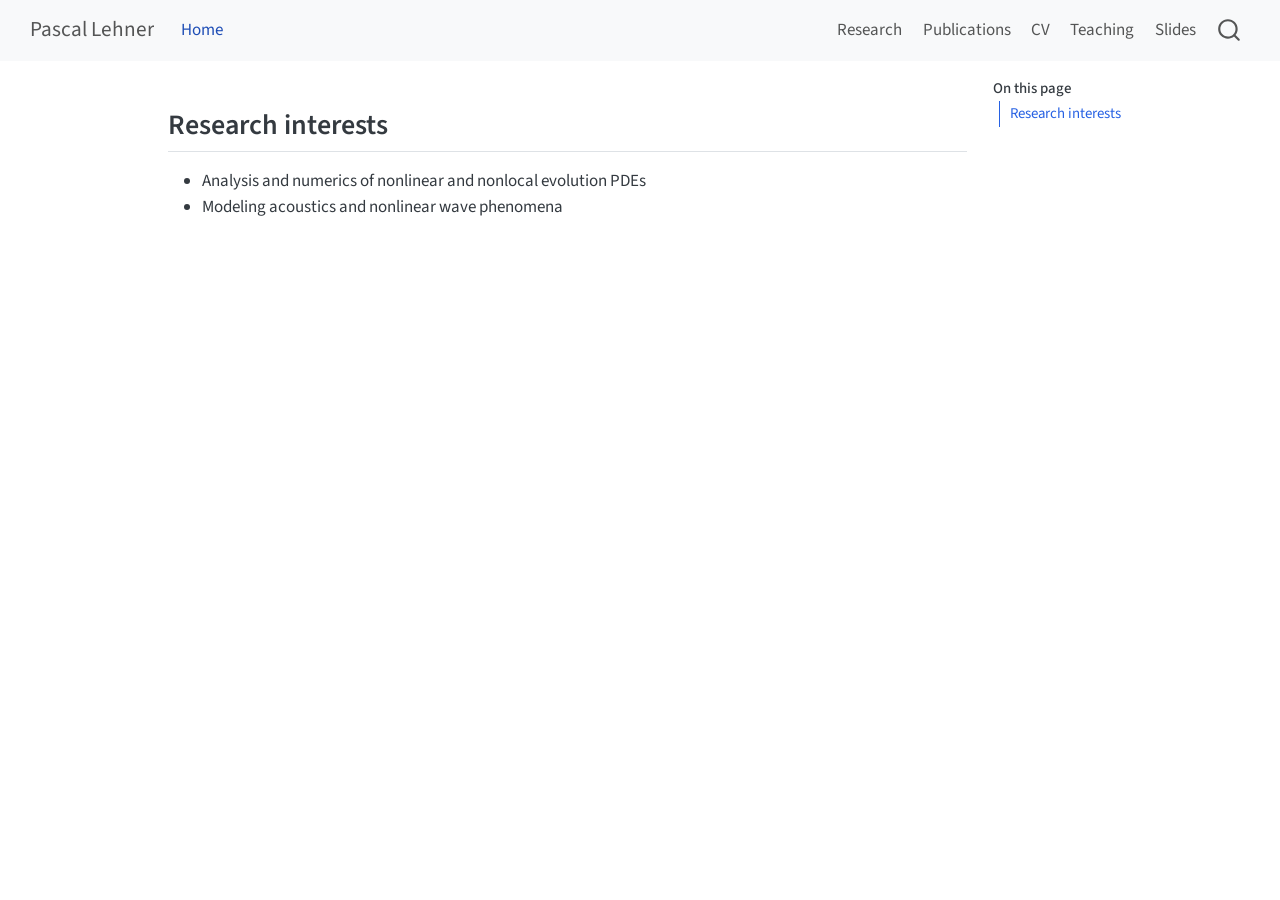
==== index.html @ 7f4909dc "Built site for gh-pages" ====
<!DOCTYPE html>
<html xmlns="http://www.w3.org/1999/xhtml" lang="en" xml:lang="en"><head>

<meta charset="utf-8">
<meta name="generator" content="quarto-1.6.39">

<meta name="viewport" content="width=device-width, initial-scale=1.0, user-scalable=yes">


<title>Pascal Lehner</title>
<style>
code{white-space: pre-wrap;}
span.smallcaps{font-variant: small-caps;}
div.columns{display: flex; gap: min(4vw, 1.5em);}
div.column{flex: auto; overflow-x: auto;}
div.hanging-indent{margin-left: 1.5em; text-indent: -1.5em;}
ul.task-list{list-style: none;}
ul.task-list li input[type="checkbox"] {
  width: 0.8em;
  margin: 0 0.8em 0.2em -1em; /* quarto-specific, see https://github.com/quarto-dev/quarto-cli/issues/4556 */ 
  vertical-align: middle;
}
</style>


<script src="site_libs/quarto-nav/quarto-nav.js"></script>
<script src="site_libs/quarto-nav/headroom.min.js"></script>
<script src="site_libs/clipboard/clipboard.min.js"></script>
<script src="site_libs/quarto-search/autocomplete.umd.js"></script>
<script src="site_libs/quarto-search/fuse.min.js"></script>
<script src="site_libs/quarto-search/quarto-search.js"></script>
<meta name="quarto:offset" content="./">
<script src="site_libs/quarto-html/quarto.js"></script>
<script src="site_libs/quarto-html/popper.min.js"></script>
<script src="site_libs/quarto-html/tippy.umd.min.js"></script>
<script src="site_libs/quarto-html/anchor.min.js"></script>
<link href="site_libs/quarto-html/tippy.css" rel="stylesheet">
<link href="site_libs/quarto-html/quarto-syntax-highlighting-e26003cea8cd680ca0c55a263523d882.css" rel="stylesheet" id="quarto-text-highlighting-styles">
<script src="site_libs/bootstrap/bootstrap.min.js"></script>
<link href="site_libs/bootstrap/bootstrap-icons.css" rel="stylesheet">
<link href="site_libs/bootstrap/bootstrap-29574c2ad9c7fe2279cf41f25198438f.min.css" rel="stylesheet" append-hash="true" id="quarto-bootstrap" data-mode="light">
<script id="quarto-search-options" type="application/json">{
  "location": "navbar",
  "copy-button": false,
  "collapse-after": 3,
  "panel-placement": "end",
  "type": "overlay",
  "limit": 50,
  "keyboard-shortcut": [
    "f",
    "/",
    "s"
  ],
  "show-item-context": false,
  "language": {
    "search-no-results-text": "No results",
    "search-matching-documents-text": "matching documents",
    "search-copy-link-title": "Copy link to search",
    "search-hide-matches-text": "Hide additional matches",
    "search-more-match-text": "more match in this document",
    "search-more-matches-text": "more matches in this document",
    "search-clear-button-title": "Clear",
    "search-text-placeholder": "",
    "search-detached-cancel-button-title": "Cancel",
    "search-submit-button-title": "Submit",
    "search-label": "Search"
  }
}</script>


<link rel="stylesheet" href="styles.css">
</head>

<body class="nav-fixed">

<div id="quarto-search-results"></div>
  <header id="quarto-header" class="headroom fixed-top">
    <nav class="navbar navbar-expand-lg " data-bs-theme="dark">
      <div class="navbar-container container-fluid">
      <div class="navbar-brand-container mx-auto">
    <a class="navbar-brand" href="./index.html">
    <span class="navbar-title">Pascal Lehner</span>
    </a>
  </div>
            <div id="quarto-search" class="" title="Search"></div>
          <button class="navbar-toggler" type="button" data-bs-toggle="collapse" data-bs-target="#navbarCollapse" aria-controls="navbarCollapse" role="menu" aria-expanded="false" aria-label="Toggle navigation" onclick="if (window.quartoToggleHeadroom) { window.quartoToggleHeadroom(); }">
  <span class="navbar-toggler-icon"></span>
</button>
          <div class="collapse navbar-collapse" id="navbarCollapse">
            <ul class="navbar-nav navbar-nav-scroll me-auto">
  <li class="nav-item">
    <a class="nav-link active" href="./index.html" aria-current="page"> 
<span class="menu-text">Home</span></a>
  </li>  
</ul>
            <ul class="navbar-nav navbar-nav-scroll ms-auto">
  <li class="nav-item">
    <a class="nav-link" href="./research.html"> 
<span class="menu-text">Research</span></a>
  </li>  
  <li class="nav-item">
    <a class="nav-link" href="./publications.html"> 
<span class="menu-text">Publications</span></a>
  </li>  
  <li class="nav-item">
    <a class="nav-link" href="./cv.html"> 
<span class="menu-text">CV</span></a>
  </li>  
  <li class="nav-item">
    <a class="nav-link" href="./teaching.html"> 
<span class="menu-text">Teaching</span></a>
  </li>  
  <li class="nav-item">
    <a class="nav-link" href="./slides.html"> 
<span class="menu-text">Slides</span></a>
  </li>  
</ul>
          </div> <!-- /navcollapse -->
            <div class="quarto-navbar-tools">
</div>
      </div> <!-- /container-fluid -->
    </nav>
</header>
<!-- content -->
<div id="quarto-content" class="quarto-container page-columns page-rows-contents page-layout-article page-navbar">
<!-- sidebar -->
<!-- margin-sidebar -->
    <div id="quarto-margin-sidebar" class="sidebar margin-sidebar">
        <nav id="TOC" role="doc-toc" class="toc-active">
    <h2 id="toc-title">On this page</h2>
   
  <ul>
  <li><a href="#research-interests" id="toc-research-interests" class="nav-link active" data-scroll-target="#research-interests">Research interests</a></li>
  </ul>
</nav>
    </div>
<!-- main -->
<main class="content" id="quarto-document-content"><header id="title-block-header" class="quarto-title-block"></header>




<section id="research-interests" class="level2">
<h2 class="anchored" data-anchor-id="research-interests">Research interests</h2>
<ul>
<li>Analysis and numerics of nonlinear and nonlocal evolution PDEs</li>
<li>Modeling acoustics and nonlinear wave phenomena</li>
</ul>


</section>

</main> <!-- /main -->
<script id="quarto-html-after-body" type="application/javascript">
window.document.addEventListener("DOMContentLoaded", function (event) {
  const toggleBodyColorMode = (bsSheetEl) => {
    const mode = bsSheetEl.getAttribute("data-mode");
    const bodyEl = window.document.querySelector("body");
    if (mode === "dark") {
      bodyEl.classList.add("quarto-dark");
      bodyEl.classList.remove("quarto-light");
    } else {
      bodyEl.classList.add("quarto-light");
      bodyEl.classList.remove("quarto-dark");
    }
  }
  const toggleBodyColorPrimary = () => {
    const bsSheetEl = window.document.querySelector("link#quarto-bootstrap");
    if (bsSheetEl) {
      toggleBodyColorMode(bsSheetEl);
    }
  }
  toggleBodyColorPrimary();  
  const icon = "";
  const anchorJS = new window.AnchorJS();
  anchorJS.options = {
    placement: 'right',
    icon: icon
  };
  anchorJS.add('.anchored');
  const isCodeAnnotation = (el) => {
    for (const clz of el.classList) {
      if (clz.startsWith('code-annotation-')) {                     
        return true;
      }
    }
    return false;
  }
  const onCopySuccess = function(e) {
    // button target
    const button = e.trigger;
    // don't keep focus
    button.blur();
    // flash "checked"
    button.classList.add('code-copy-button-checked');
    var currentTitle = button.getAttribute("title");
    button.setAttribute("title", "Copied!");
    let tooltip;
    if (window.bootstrap) {
      button.setAttribute("data-bs-toggle", "tooltip");
      button.setAttribute("data-bs-placement", "left");
      button.setAttribute("data-bs-title", "Copied!");
      tooltip = new bootstrap.Tooltip(button, 
        { trigger: "manual", 
          customClass: "code-copy-button-tooltip",
          offset: [0, -8]});
      tooltip.show();    
    }
    setTimeout(function() {
      if (tooltip) {
        tooltip.hide();
        button.removeAttribute("data-bs-title");
        button.removeAttribute("data-bs-toggle");
        button.removeAttribute("data-bs-placement");
      }
      button.setAttribute("title", currentTitle);
      button.classList.remove('code-copy-button-checked');
    }, 1000);
    // clear code selection
    e.clearSelection();
  }
  const getTextToCopy = function(trigger) {
      const codeEl = trigger.previousElementSibling.cloneNode(true);
      for (const childEl of codeEl.children) {
        if (isCodeAnnotation(childEl)) {
          childEl.remove();
        }
      }
      return codeEl.innerText;
  }
  const clipboard = new window.ClipboardJS('.code-copy-button:not([data-in-quarto-modal])', {
    text: getTextToCopy
  });
  clipboard.on('success', onCopySuccess);
  if (window.document.getElementById('quarto-embedded-source-code-modal')) {
    const clipboardModal = new window.ClipboardJS('.code-copy-button[data-in-quarto-modal]', {
      text: getTextToCopy,
      container: window.document.getElementById('quarto-embedded-source-code-modal')
    });
    clipboardModal.on('success', onCopySuccess);
  }
    var localhostRegex = new RegExp(/^(?:http|https):\/\/localhost\:?[0-9]*\//);
    var mailtoRegex = new RegExp(/^mailto:/);
      var filterRegex = new RegExp("https:\/\/pascal-lehner\.github\.io");
    var isInternal = (href) => {
        return filterRegex.test(href) || localhostRegex.test(href) || mailtoRegex.test(href);
    }
    // Inspect non-navigation links and adorn them if external
 	var links = window.document.querySelectorAll('a[href]:not(.nav-link):not(.navbar-brand):not(.toc-action):not(.sidebar-link):not(.sidebar-item-toggle):not(.pagination-link):not(.no-external):not([aria-hidden]):not(.dropdown-item):not(.quarto-navigation-tool):not(.about-link)');
    for (var i=0; i<links.length; i++) {
      const link = links[i];
      if (!isInternal(link.href)) {
        // undo the damage that might have been done by quarto-nav.js in the case of
        // links that we want to consider external
        if (link.dataset.originalHref !== undefined) {
          link.href = link.dataset.originalHref;
        }
          // target, if specified
          link.setAttribute("target", "_blank");
          if (link.getAttribute("rel") === null) {
            link.setAttribute("rel", "noopener");
          }
      }
    }
  function tippyHover(el, contentFn, onTriggerFn, onUntriggerFn) {
    const config = {
      allowHTML: true,
      maxWidth: 500,
      delay: 100,
      arrow: false,
      appendTo: function(el) {
          return el.parentElement;
      },
      interactive: true,
      interactiveBorder: 10,
      theme: 'quarto',
      placement: 'bottom-start',
    };
    if (contentFn) {
      config.content = contentFn;
    }
    if (onTriggerFn) {
      config.onTrigger = onTriggerFn;
    }
    if (onUntriggerFn) {
      config.onUntrigger = onUntriggerFn;
    }
    window.tippy(el, config); 
  }
  const noterefs = window.document.querySelectorAll('a[role="doc-noteref"]');
  for (var i=0; i<noterefs.length; i++) {
    const ref = noterefs[i];
    tippyHover(ref, function() {
      // use id or data attribute instead here
      let href = ref.getAttribute('data-footnote-href') || ref.getAttribute('href');
      try { href = new URL(href).hash; } catch {}
      const id = href.replace(/^#\/?/, "");
      const note = window.document.getElementById(id);
      if (note) {
        return note.innerHTML;
      } else {
        return "";
      }
    });
  }
  const xrefs = window.document.querySelectorAll('a.quarto-xref');
  const processXRef = (id, note) => {
    // Strip column container classes
    const stripColumnClz = (el) => {
      el.classList.remove("page-full", "page-columns");
      if (el.children) {
        for (const child of el.children) {
          stripColumnClz(child);
        }
      }
    }
    stripColumnClz(note)
    if (id === null || id.startsWith('sec-')) {
      // Special case sections, only their first couple elements
      const container = document.createElement("div");
      if (note.children && note.children.length > 2) {
        container.appendChild(note.children[0].cloneNode(true));
        for (let i = 1; i < note.children.length; i++) {
          const child = note.children[i];
          if (child.tagName === "P" && child.innerText === "") {
            continue;
          } else {
            container.appendChild(child.cloneNode(true));
            break;
          }
        }
        if (window.Quarto?.typesetMath) {
          window.Quarto.typesetMath(container);
        }
        return container.innerHTML
      } else {
        if (window.Quarto?.typesetMath) {
          window.Quarto.typesetMath(note);
        }
        return note.innerHTML;
      }
    } else {
      // Remove any anchor links if they are present
      const anchorLink = note.querySelector('a.anchorjs-link');
      if (anchorLink) {
        anchorLink.remove();
      }
      if (window.Quarto?.typesetMath) {
        window.Quarto.typesetMath(note);
      }
      if (note.classList.contains("callout")) {
        return note.outerHTML;
      } else {
        return note.innerHTML;
      }
    }
  }
  for (var i=0; i<xrefs.length; i++) {
    const xref = xrefs[i];
    tippyHover(xref, undefined, function(instance) {
      instance.disable();
      let url = xref.getAttribute('href');
      let hash = undefined; 
      if (url.startsWith('#')) {
        hash = url;
      } else {
        try { hash = new URL(url).hash; } catch {}
      }
      if (hash) {
        const id = hash.replace(/^#\/?/, "");
        const note = window.document.getElementById(id);
        if (note !== null) {
          try {
            const html = processXRef(id, note.cloneNode(true));
            instance.setContent(html);
          } finally {
            instance.enable();
            instance.show();
          }
        } else {
          // See if we can fetch this
          fetch(url.split('#')[0])
          .then(res => res.text())
          .then(html => {
            const parser = new DOMParser();
            const htmlDoc = parser.parseFromString(html, "text/html");
            const note = htmlDoc.getElementById(id);
            if (note !== null) {
              const html = processXRef(id, note);
              instance.setContent(html);
            } 
          }).finally(() => {
            instance.enable();
            instance.show();
          });
        }
      } else {
        // See if we can fetch a full url (with no hash to target)
        // This is a special case and we should probably do some content thinning / targeting
        fetch(url)
        .then(res => res.text())
        .then(html => {
          const parser = new DOMParser();
          const htmlDoc = parser.parseFromString(html, "text/html");
          const note = htmlDoc.querySelector('main.content');
          if (note !== null) {
            // This should only happen for chapter cross references
            // (since there is no id in the URL)
            // remove the first header
            if (note.children.length > 0 && note.children[0].tagName === "HEADER") {
              note.children[0].remove();
            }
            const html = processXRef(null, note);
            instance.setContent(html);
          } 
        }).finally(() => {
          instance.enable();
          instance.show();
        });
      }
    }, function(instance) {
    });
  }
      let selectedAnnoteEl;
      const selectorForAnnotation = ( cell, annotation) => {
        let cellAttr = 'data-code-cell="' + cell + '"';
        let lineAttr = 'data-code-annotation="' +  annotation + '"';
        const selector = 'span[' + cellAttr + '][' + lineAttr + ']';
        return selector;
      }
      const selectCodeLines = (annoteEl) => {
        const doc = window.document;
        const targetCell = annoteEl.getAttribute("data-target-cell");
        const targetAnnotation = annoteEl.getAttribute("data-target-annotation");
        const annoteSpan = window.document.querySelector(selectorForAnnotation(targetCell, targetAnnotation));
        const lines = annoteSpan.getAttribute("data-code-lines").split(",");
        const lineIds = lines.map((line) => {
          return targetCell + "-" + line;
        })
        let top = null;
        let height = null;
        let parent = null;
        if (lineIds.length > 0) {
            //compute the position of the single el (top and bottom and make a div)
            const el = window.document.getElementById(lineIds[0]);
            top = el.offsetTop;
            height = el.offsetHeight;
            parent = el.parentElement.parentElement;
          if (lineIds.length > 1) {
            const lastEl = window.document.getElementById(lineIds[lineIds.length - 1]);
            const bottom = lastEl.offsetTop + lastEl.offsetHeight;
            height = bottom - top;
          }
          if (top !== null && height !== null && parent !== null) {
            // cook up a div (if necessary) and position it 
            let div = window.document.getElementById("code-annotation-line-highlight");
            if (div === null) {
              div = window.document.createElement("div");
              div.setAttribute("id", "code-annotation-line-highlight");
              div.style.position = 'absolute';
              parent.appendChild(div);
            }
            div.style.top = top - 2 + "px";
            div.style.height = height + 4 + "px";
            div.style.left = 0;
            let gutterDiv = window.document.getElementById("code-annotation-line-highlight-gutter");
            if (gutterDiv === null) {
              gutterDiv = window.document.createElement("div");
              gutterDiv.setAttribute("id", "code-annotation-line-highlight-gutter");
              gutterDiv.style.position = 'absolute';
              const codeCell = window.document.getElementById(targetCell);
              const gutter = codeCell.querySelector('.code-annotation-gutter');
              gutter.appendChild(gutterDiv);
            }
            gutterDiv.style.top = top - 2 + "px";
            gutterDiv.style.height = height + 4 + "px";
          }
          selectedAnnoteEl = annoteEl;
        }
      };
      const unselectCodeLines = () => {
        const elementsIds = ["code-annotation-line-highlight", "code-annotation-line-highlight-gutter"];
        elementsIds.forEach((elId) => {
          const div = window.document.getElementById(elId);
          if (div) {
            div.remove();
          }
        });
        selectedAnnoteEl = undefined;
      };
        // Handle positioning of the toggle
    window.addEventListener(
      "resize",
      throttle(() => {
        elRect = undefined;
        if (selectedAnnoteEl) {
          selectCodeLines(selectedAnnoteEl);
        }
      }, 10)
    );
    function throttle(fn, ms) {
    let throttle = false;
    let timer;
      return (...args) => {
        if(!throttle) { // first call gets through
            fn.apply(this, args);
            throttle = true;
        } else { // all the others get throttled
            if(timer) clearTimeout(timer); // cancel #2
            timer = setTimeout(() => {
              fn.apply(this, args);
              timer = throttle = false;
            }, ms);
        }
      };
    }
      // Attach click handler to the DT
      const annoteDls = window.document.querySelectorAll('dt[data-target-cell]');
      for (const annoteDlNode of annoteDls) {
        annoteDlNode.addEventListener('click', (event) => {
          const clickedEl = event.target;
          if (clickedEl !== selectedAnnoteEl) {
            unselectCodeLines();
            const activeEl = window.document.querySelector('dt[data-target-cell].code-annotation-active');
            if (activeEl) {
              activeEl.classList.remove('code-annotation-active');
            }
            selectCodeLines(clickedEl);
            clickedEl.classList.add('code-annotation-active');
          } else {
            // Unselect the line
            unselectCodeLines();
            clickedEl.classList.remove('code-annotation-active');
          }
        });
      }
  const findCites = (el) => {
    const parentEl = el.parentElement;
    if (parentEl) {
      const cites = parentEl.dataset.cites;
      if (cites) {
        return {
          el,
          cites: cites.split(' ')
        };
      } else {
        return findCites(el.parentElement)
      }
    } else {
      return undefined;
    }
  };
  var bibliorefs = window.document.querySelectorAll('a[role="doc-biblioref"]');
  for (var i=0; i<bibliorefs.length; i++) {
    const ref = bibliorefs[i];
    const citeInfo = findCites(ref);
    if (citeInfo) {
      tippyHover(citeInfo.el, function() {
        var popup = window.document.createElement('div');
        citeInfo.cites.forEach(function(cite) {
          var citeDiv = window.document.createElement('div');
          citeDiv.classList.add('hanging-indent');
          citeDiv.classList.add('csl-entry');
          var biblioDiv = window.document.getElementById('ref-' + cite);
          if (biblioDiv) {
            citeDiv.innerHTML = biblioDiv.innerHTML;
          }
          popup.appendChild(citeDiv);
        });
        return popup.innerHTML;
      });
    }
  }
});
</script>
</div> <!-- /content -->




</body></html>
---- site_libs/quarto-html/tippy.css ----
.tippy-box[data-animation=fade][data-state=hidden]{opacity:0}[data-tippy-root]{max-width:calc(100vw - 10px)}.tippy-box{position:relative;background-color:#333;color:#fff;border-radius:4px;font-size:14px;line-height:1.4;white-space:normal;outline:0;transition-property:transform,visibility,opacity}.tippy-box[data-placement^=top]>.tippy-arrow{bottom:0}.tippy-box[data-placement^=top]>.tippy-arrow:before{bottom:-7px;left:0;border-width:8px 8px 0;border-top-color:initial;transform-origin:center top}.tippy-box[data-placement^=bottom]>.tippy-arrow{top:0}.tippy-box[data-placement^=bottom]>.tippy-arrow:before{top:-7px;left:0;border-width:0 8px 8px;border-bottom-color:initial;transform-origin:center bottom}.tippy-box[data-placement^=left]>.tippy-arrow{right:0}.tippy-box[data-placement^=left]>.tippy-arrow:before{border-width:8px 0 8px 8px;border-left-color:initial;right:-7px;transform-origin:center left}.tippy-box[data-placement^=right]>.tippy-arrow{left:0}.tippy-box[data-placement^=right]>.tippy-arrow:before{left:-7px;border-width:8px 8px 8px 0;border-right-color:initial;transform-origin:center right}.tippy-box[data-inertia][data-state=visible]{transition-timing-function:cubic-bezier(.54,1.5,.38,1.11)}.tippy-arrow{width:16px;height:16px;color:#333}.tippy-arrow:before{content:"";position:absolute;border-color:transparent;border-style:solid}.tippy-content{position:relative;padding:5px 9px;z-index:1}
---- site_libs/quarto-html/quarto-syntax-highlighting-e26003cea8cd680ca0c55a263523d882.css ----
/* quarto syntax highlight colors */
:root {
  --quarto-hl-ot-color: #003B4F;
  --quarto-hl-at-color: #657422;
  --quarto-hl-ss-color: #20794D;
  --quarto-hl-an-color: #5E5E5E;
  --quarto-hl-fu-color: #4758AB;
  --quarto-hl-st-color: #20794D;
  --quarto-hl-cf-color: #003B4F;
  --quarto-hl-op-color: #5E5E5E;
  --quarto-hl-er-color: #AD0000;
  --quarto-hl-bn-color: #AD0000;
  --quarto-hl-al-color: #AD0000;
  --quarto-hl-va-color: #111111;
  --quarto-hl-bu-color: inherit;
  --quarto-hl-ex-color: inherit;
  --quarto-hl-pp-color: #AD0000;
  --quarto-hl-in-color: #5E5E5E;
  --quarto-hl-vs-color: #20794D;
  --quarto-hl-wa-color: #5E5E5E;
  --quarto-hl-do-color: #5E5E5E;
  --quarto-hl-im-color: #00769E;
  --quarto-hl-ch-color: #20794D;
  --quarto-hl-dt-color: #AD0000;
  --quarto-hl-fl-color: #AD0000;
  --quarto-hl-co-color: #5E5E5E;
  --quarto-hl-cv-color: #5E5E5E;
  --quarto-hl-cn-color: #8f5902;
  --quarto-hl-sc-color: #5E5E5E;
  --quarto-hl-dv-color: #AD0000;
  --quarto-hl-kw-color: #003B4F;
}

/* other quarto variables */
:root {
  --quarto-font-monospace: SFMono-Regular, Menlo, Monaco, Consolas, "Liberation Mono", "Courier New", monospace;
}

pre > code.sourceCode > span {
  color: #003B4F;
}

code span {
  color: #003B4F;
}

code.sourceCode > span {
  color: #003B4F;
}

div.sourceCode,
div.sourceCode pre.sourceCode {
  color: #003B4F;
}

code span.ot {
  color: #003B4F;
  font-style: inherit;
}

code span.at {
  color: #657422;
  font-style: inherit;
}

code span.ss {
  color: #20794D;
  font-style: inherit;
}

code span.an {
  color: #5E5E5E;
  font-style: inherit;
}

code span.fu {
  color: #4758AB;
  font-style: inherit;
}

code span.st {
  color: #20794D;
  font-style: inherit;
}

code span.cf {
  color: #003B4F;
  font-weight: bold;
  font-style: inherit;
}

code span.op {
  color: #5E5E5E;
  font-style: inherit;
}

code span.er {
  color: #AD0000;
  font-style: inherit;
}

code span.bn {
  color: #AD0000;
  font-style: inherit;
}

code span.al {
  color: #AD0000;
  font-style: inherit;
}

code span.va {
  color: #111111;
  font-style: inherit;
}

code span.bu {
  font-style: inherit;
}

code span.ex {
  font-style: inherit;
}

code span.pp {
  color: #AD0000;
  font-style: inherit;
}

code span.in {
  color: #5E5E5E;
  font-style: inherit;
}

code span.vs {
  color: #20794D;
  font-style: inherit;
}

code span.wa {
  color: #5E5E5E;
  font-style: italic;
}

code span.do {
  color: #5E5E5E;
  font-style: italic;
}

code span.im {
  color: #00769E;
  font-style: inherit;
}

code span.ch {
  color: #20794D;
  font-style: inherit;
}

code span.dt {
  color: #AD0000;
  font-style: inherit;
}

code span.fl {
  color: #AD0000;
  font-style: inherit;
}

code span.co {
  color: #5E5E5E;
  font-style: inherit;
}

code span.cv {
  color: #5E5E5E;
  font-style: italic;
}

code span.cn {
  color: #8f5902;
  font-style: inherit;
}

code span.sc {
  color: #5E5E5E;
  font-style: inherit;
}

code span.dv {
  color: #AD0000;
  font-style: inherit;
}

code span.kw {
  color: #003B4F;
  font-weight: bold;
  font-style: inherit;
}

.prevent-inlining {
  content: "</";
}

/*# sourceMappingURL=e90e9ab646ea9b1aaa61e089606e0f97.css.map */
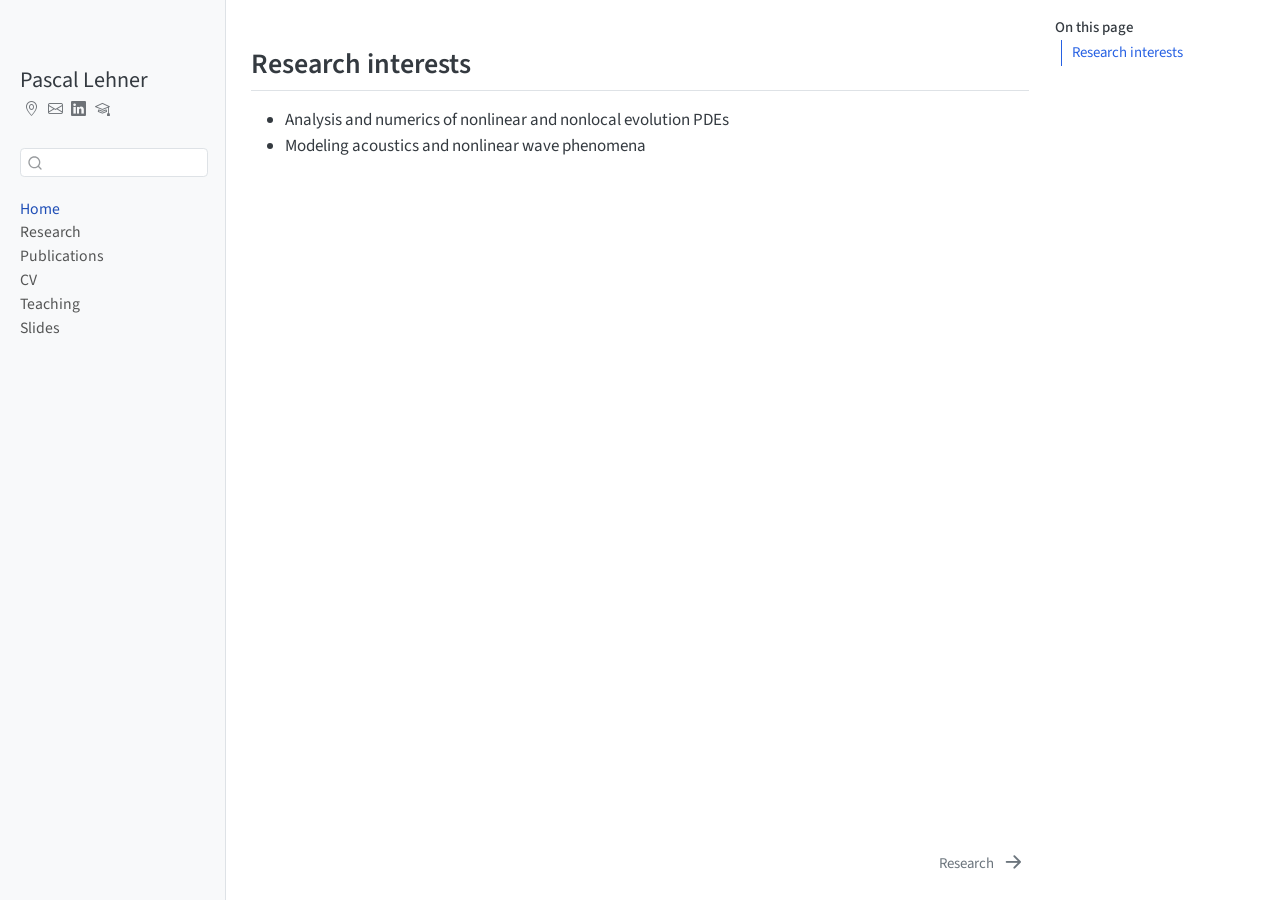
==== commit b9328f4e: "Built site for gh-pages" ====
--- a/index.html
+++ b/index.html
@@ -30,6 +30,7 @@
 <script src="site_libs/quarto-search/fuse.min.js"></script>
 <script src="site_libs/quarto-search/quarto-search.js"></script>
 <meta name="quarto:offset" content="./">
+<link href="./research.html" rel="next">
 <script src="site_libs/quarto-html/quarto.js"></script>
 <script src="site_libs/quarto-html/popper.min.js"></script>
 <script src="site_libs/quarto-html/tippy.umd.min.js"></script>
@@ -38,13 +39,13 @@
 <link href="site_libs/quarto-html/quarto-syntax-highlighting-e26003cea8cd680ca0c55a263523d882.css" rel="stylesheet" id="quarto-text-highlighting-styles">
 <script src="site_libs/bootstrap/bootstrap.min.js"></script>
 <link href="site_libs/bootstrap/bootstrap-icons.css" rel="stylesheet">
-<link href="site_libs/bootstrap/bootstrap-29574c2ad9c7fe2279cf41f25198438f.min.css" rel="stylesheet" append-hash="true" id="quarto-bootstrap" data-mode="light">
+<link href="site_libs/bootstrap/bootstrap-6e7427179f92daac7f48bbd6410beea4.min.css" rel="stylesheet" append-hash="true" id="quarto-bootstrap" data-mode="light">
 <script id="quarto-search-options" type="application/json">{
-  "location": "navbar",
+  "location": "sidebar",
   "copy-button": false,
   "collapse-after": 3,
-  "panel-placement": "end",
-  "type": "overlay",
+  "panel-placement": "start",
+  "type": "textbox",
   "limit": 50,
   "keyboard-shortcut": [
     "f",
@@ -68,62 +69,91 @@
 }</script>
 
 
-<link rel="stylesheet" href="styles.css">
 </head>
 
-<body class="nav-fixed">
+<body class="nav-sidebar docked">
 
 <div id="quarto-search-results"></div>
   <header id="quarto-header" class="headroom fixed-top">
-    <nav class="navbar navbar-expand-lg " data-bs-theme="dark">
-      <div class="navbar-container container-fluid">
-      <div class="navbar-brand-container mx-auto">
-    <a class="navbar-brand" href="./index.html">
-    <span class="navbar-title">Pascal Lehner</span>
-    </a>
-  </div>
-            <div id="quarto-search" class="" title="Search"></div>
-          <button class="navbar-toggler" type="button" data-bs-toggle="collapse" data-bs-target="#navbarCollapse" aria-controls="navbarCollapse" role="menu" aria-expanded="false" aria-label="Toggle navigation" onclick="if (window.quartoToggleHeadroom) { window.quartoToggleHeadroom(); }">
-  <span class="navbar-toggler-icon"></span>
-</button>
-          <div class="collapse navbar-collapse" id="navbarCollapse">
-            <ul class="navbar-nav navbar-nav-scroll me-auto">
-  <li class="nav-item">
-    <a class="nav-link active" href="./index.html" aria-current="page"> 
-<span class="menu-text">Home</span></a>
-  </li>  
-</ul>
-            <ul class="navbar-nav navbar-nav-scroll ms-auto">
-  <li class="nav-item">
-    <a class="nav-link" href="./research.html"> 
-<span class="menu-text">Research</span></a>
-  </li>  
-  <li class="nav-item">
-    <a class="nav-link" href="./publications.html"> 
-<span class="menu-text">Publications</span></a>
-  </li>  
-  <li class="nav-item">
-    <a class="nav-link" href="./cv.html"> 
-<span class="menu-text">CV</span></a>
-  </li>  
-  <li class="nav-item">
-    <a class="nav-link" href="./teaching.html"> 
-<span class="menu-text">Teaching</span></a>
-  </li>  
-  <li class="nav-item">
-    <a class="nav-link" href="./slides.html"> 
-<span class="menu-text">Slides</span></a>
-  </li>  
-</ul>
-          </div> <!-- /navcollapse -->
-            <div class="quarto-navbar-tools">
-</div>
-      </div> <!-- /container-fluid -->
-    </nav>
+  <nav class="quarto-secondary-nav">
+    <div class="container-fluid d-flex">
+      <button type="button" class="quarto-btn-toggle btn" data-bs-toggle="collapse" role="button" data-bs-target=".quarto-sidebar-collapse-item" aria-controls="quarto-sidebar" aria-expanded="false" aria-label="Toggle sidebar navigation" onclick="if (window.quartoToggleHeadroom) { window.quartoToggleHeadroom(); }">
+        <i class="bi bi-layout-text-sidebar-reverse"></i>
+      </button>
+        <nav class="quarto-page-breadcrumbs" aria-label="breadcrumb"><ol class="breadcrumb"><li class="breadcrumb-item"><a href="./index.html">Home</a></li></ol></nav>
+        <a class="flex-grow-1" role="navigation" data-bs-toggle="collapse" data-bs-target=".quarto-sidebar-collapse-item" aria-controls="quarto-sidebar" aria-expanded="false" aria-label="Toggle sidebar navigation" onclick="if (window.quartoToggleHeadroom) { window.quartoToggleHeadroom(); }">      
+        </a>
+      <button type="button" class="btn quarto-search-button" aria-label="Search" onclick="window.quartoOpenSearch();">
+        <i class="bi bi-search"></i>
+      </button>
+    </div>
+  </nav>
 </header>
 <!-- content -->
-<div id="quarto-content" class="quarto-container page-columns page-rows-contents page-layout-article page-navbar">
+<div id="quarto-content" class="quarto-container page-columns page-rows-contents page-layout-article">
 <!-- sidebar -->
+  <nav id="quarto-sidebar" class="sidebar collapse collapse-horizontal quarto-sidebar-collapse-item sidebar-navigation docked overflow-auto">
+    <div class="pt-lg-2 mt-2 text-left sidebar-header sidebar-header-stacked">
+      <a href="./index.html" class="sidebar-logo-link">
+      <img src="./images/profile.jpg" alt="" class="sidebar-logo py-0 d-lg-inline d-none">
+      </a>
+    <div class="sidebar-title mb-0 py-0">
+      <a href="./">Pascal Lehner</a> 
+        <div class="sidebar-tools-main tools-wide">
+    <a href="https://maps.google.com/?q=Vienna,+Austria" title="" class="quarto-navigation-tool px-1" aria-label="Vienna, Austria"><i class="bi bi-geo-alt"></i></a>
+    <a href="mailto:YOUR-EMAIL" title="" class="quarto-navigation-tool px-1" aria-label="Email"><i class="bi bi-envelope"></i></a>
+    <a href="https://www.linkedin.com/in/YOUR-LINKEDIN/" title="" class="quarto-navigation-tool px-1" aria-label="LinkedIn"><i class="bi bi-linkedin"></i></a>
+    <a href="https://scholar.google.com/" title="" class="quarto-navigation-tool px-1" aria-label="Google Scholar"><i class="bi bi-mortarboard"></i></a>
+</div>
+    </div>
+      </div>
+        <div class="mt-2 flex-shrink-0 align-items-center">
+        <div class="sidebar-search">
+        <div id="quarto-search" class="" title="Search"></div>
+        </div>
+        </div>
+    <div class="sidebar-menu-container"> 
+    <ul class="list-unstyled mt-1">
+        <li class="sidebar-item">
+  <div class="sidebar-item-container"> 
+  <a href="./index.html" class="sidebar-item-text sidebar-link active">
+ <span class="menu-text">Home</span></a>
+  </div>
+</li>
+        <li class="sidebar-item">
+  <div class="sidebar-item-container"> 
+  <a href="./research.html" class="sidebar-item-text sidebar-link">
+ <span class="menu-text">Research</span></a>
+  </div>
+</li>
+        <li class="sidebar-item">
+  <div class="sidebar-item-container"> 
+  <a href="./publications.html" class="sidebar-item-text sidebar-link">
+ <span class="menu-text">Publications</span></a>
+  </div>
+</li>
+        <li class="sidebar-item">
+  <div class="sidebar-item-container"> 
+  <a href="./cv.html" class="sidebar-item-text sidebar-link">
+ <span class="menu-text">CV</span></a>
+  </div>
+</li>
+        <li class="sidebar-item">
+  <div class="sidebar-item-container"> 
+  <a href="./teaching.html" class="sidebar-item-text sidebar-link">
+ <span class="menu-text">Teaching</span></a>
+  </div>
+</li>
+        <li class="sidebar-item">
+  <div class="sidebar-item-container"> 
+  <a href="./slides.html" class="sidebar-item-text sidebar-link">
+ <span class="menu-text">Slides</span></a>
+  </div>
+</li>
+    </ul>
+    </div>
+</nav>
+<div id="quarto-sidebar-glass" class="quarto-sidebar-collapse-item" data-bs-toggle="collapse" data-bs-target=".quarto-sidebar-collapse-item"></div>
 <!-- margin-sidebar -->
     <div id="quarto-margin-sidebar" class="sidebar margin-sidebar">
         <nav id="TOC" role="doc-toc" class="toc-active">
@@ -573,6 +603,15 @@
   }
 });
 </script>
+<nav class="page-navigation">
+  <div class="nav-page nav-page-previous">
+  </div>
+  <div class="nav-page nav-page-next">
+      <a href="./research.html" class="pagination-link" aria-label="Research">
+        <span class="nav-page-text">Research</span> <i class="bi bi-arrow-right-short"></i>
+      </a>
+  </div>
+</nav>
 </div> <!-- /content -->
 
 
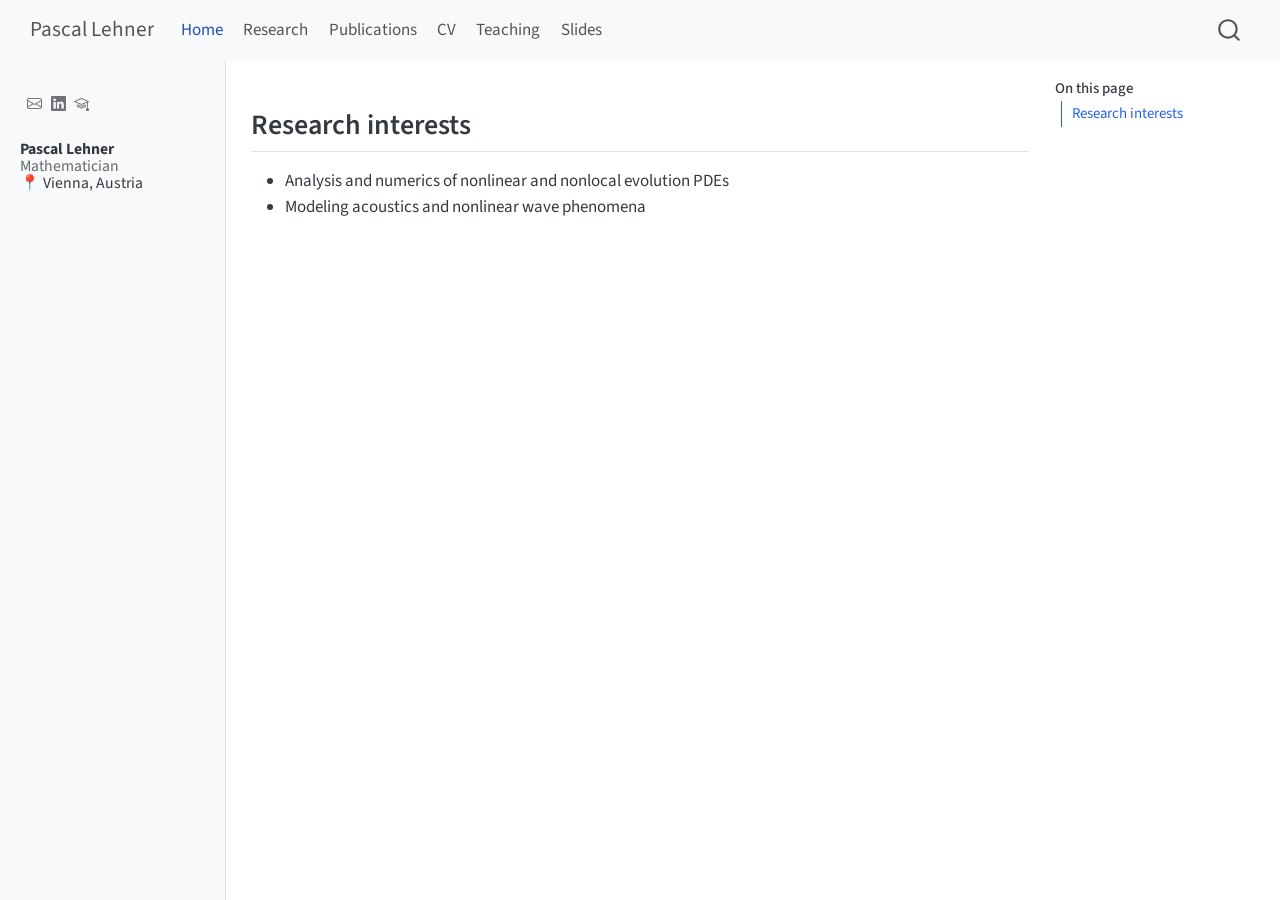
==== commit 16b49ce2: "Built site for gh-pages" ====
--- a/index.html
+++ b/index.html
@@ -30,7 +30,6 @@
 <script src="site_libs/quarto-search/fuse.min.js"></script>
 <script src="site_libs/quarto-search/quarto-search.js"></script>
 <meta name="quarto:offset" content="./">
-<link href="./research.html" rel="next">
 <script src="site_libs/quarto-html/quarto.js"></script>
 <script src="site_libs/quarto-html/popper.min.js"></script>
 <script src="site_libs/quarto-html/tippy.umd.min.js"></script>
@@ -41,11 +40,11 @@
 <link href="site_libs/bootstrap/bootstrap-icons.css" rel="stylesheet">
 <link href="site_libs/bootstrap/bootstrap-6e7427179f92daac7f48bbd6410beea4.min.css" rel="stylesheet" append-hash="true" id="quarto-bootstrap" data-mode="light">
 <script id="quarto-search-options" type="application/json">{
-  "location": "sidebar",
+  "location": "navbar",
   "copy-button": false,
   "collapse-after": 3,
-  "panel-placement": "start",
-  "type": "textbox",
+  "panel-placement": "end",
+  "type": "overlay",
   "limit": 50,
   "keyboard-shortcut": [
     "f",
@@ -71,85 +70,88 @@
 
 </head>
 
-<body class="nav-sidebar docked">
+<body class="nav-sidebar docked nav-fixed">
 
 <div id="quarto-search-results"></div>
   <header id="quarto-header" class="headroom fixed-top">
+    <nav class="navbar navbar-expand-lg " data-bs-theme="dark">
+      <div class="navbar-container container-fluid">
+      <div class="navbar-brand-container mx-auto">
+    <a class="navbar-brand" href="./index.html">
+    <span class="navbar-title">Pascal Lehner</span>
+    </a>
+  </div>
+            <div id="quarto-search" class="" title="Search"></div>
+          <button class="navbar-toggler" type="button" data-bs-toggle="collapse" data-bs-target="#navbarCollapse" aria-controls="navbarCollapse" role="menu" aria-expanded="false" aria-label="Toggle navigation" onclick="if (window.quartoToggleHeadroom) { window.quartoToggleHeadroom(); }">
+  <span class="navbar-toggler-icon"></span>
+</button>
+          <div class="collapse navbar-collapse" id="navbarCollapse">
+            <ul class="navbar-nav navbar-nav-scroll me-auto">
+  <li class="nav-item">
+    <a class="nav-link active" href="./index.html" aria-current="page"> 
+<span class="menu-text">Home</span></a>
+  </li>  
+  <li class="nav-item">
+    <a class="nav-link" href="./research.html"> 
+<span class="menu-text">Research</span></a>
+  </li>  
+  <li class="nav-item">
+    <a class="nav-link" href="./publications.html"> 
+<span class="menu-text">Publications</span></a>
+  </li>  
+  <li class="nav-item">
+    <a class="nav-link" href="./cv.html"> 
+<span class="menu-text">CV</span></a>
+  </li>  
+  <li class="nav-item">
+    <a class="nav-link" href="./teaching.html"> 
+<span class="menu-text">Teaching</span></a>
+  </li>  
+  <li class="nav-item">
+    <a class="nav-link" href="./slides.html"> 
+<span class="menu-text">Slides</span></a>
+  </li>  
+</ul>
+          </div> <!-- /navcollapse -->
+            <div class="quarto-navbar-tools">
+</div>
+      </div> <!-- /container-fluid -->
+    </nav>
   <nav class="quarto-secondary-nav">
     <div class="container-fluid d-flex">
       <button type="button" class="quarto-btn-toggle btn" data-bs-toggle="collapse" role="button" data-bs-target=".quarto-sidebar-collapse-item" aria-controls="quarto-sidebar" aria-expanded="false" aria-label="Toggle sidebar navigation" onclick="if (window.quartoToggleHeadroom) { window.quartoToggleHeadroom(); }">
         <i class="bi bi-layout-text-sidebar-reverse"></i>
       </button>
-        <nav class="quarto-page-breadcrumbs" aria-label="breadcrumb"><ol class="breadcrumb"><li class="breadcrumb-item"><a href="./index.html">Home</a></li></ol></nav>
+        <nav class="quarto-page-breadcrumbs" aria-label="breadcrumb"><ol class="breadcrumb"></ol></nav>
         <a class="flex-grow-1" role="navigation" data-bs-toggle="collapse" data-bs-target=".quarto-sidebar-collapse-item" aria-controls="quarto-sidebar" aria-expanded="false" aria-label="Toggle sidebar navigation" onclick="if (window.quartoToggleHeadroom) { window.quartoToggleHeadroom(); }">      
         </a>
-      <button type="button" class="btn quarto-search-button" aria-label="Search" onclick="window.quartoOpenSearch();">
-        <i class="bi bi-search"></i>
-      </button>
     </div>
   </nav>
 </header>
 <!-- content -->
-<div id="quarto-content" class="quarto-container page-columns page-rows-contents page-layout-article">
+<div id="quarto-content" class="quarto-container page-columns page-rows-contents page-layout-article page-navbar">
 <!-- sidebar -->
   <nav id="quarto-sidebar" class="sidebar collapse collapse-horizontal quarto-sidebar-collapse-item sidebar-navigation docked overflow-auto">
-    <div class="pt-lg-2 mt-2 text-left sidebar-header sidebar-header-stacked">
+    <div class="pt-lg-2 mt-2 text-left sidebar-header">
       <a href="./index.html" class="sidebar-logo-link">
       <img src="./images/profile.jpg" alt="" class="sidebar-logo py-0 d-lg-inline d-none">
       </a>
-    <div class="sidebar-title mb-0 py-0">
-      <a href="./">Pascal Lehner</a> 
-        <div class="sidebar-tools-main tools-wide">
-    <a href="https://maps.google.com/?q=Vienna,+Austria" title="" class="quarto-navigation-tool px-1" aria-label="Vienna, Austria"><i class="bi bi-geo-alt"></i></a>
+      <div class="sidebar-tools-main tools-wide">
     <a href="mailto:YOUR-EMAIL" title="" class="quarto-navigation-tool px-1" aria-label="Email"><i class="bi bi-envelope"></i></a>
     <a href="https://www.linkedin.com/in/YOUR-LINKEDIN/" title="" class="quarto-navigation-tool px-1" aria-label="LinkedIn"><i class="bi bi-linkedin"></i></a>
     <a href="https://scholar.google.com/" title="" class="quarto-navigation-tool px-1" aria-label="Google Scholar"><i class="bi bi-mortarboard"></i></a>
 </div>
-    </div>
       </div>
-        <div class="mt-2 flex-shrink-0 align-items-center">
-        <div class="sidebar-search">
-        <div id="quarto-search" class="" title="Search"></div>
-        </div>
-        </div>
     <div class="sidebar-menu-container"> 
     <ul class="list-unstyled mt-1">
         <li class="sidebar-item">
-  <div class="sidebar-item-container"> 
-  <a href="./index.html" class="sidebar-item-text sidebar-link active">
- <span class="menu-text">Home</span></a>
-  </div>
-</li>
-        <li class="sidebar-item">
-  <div class="sidebar-item-container"> 
-  <a href="./research.html" class="sidebar-item-text sidebar-link">
- <span class="menu-text">Research</span></a>
-  </div>
-</li>
-        <li class="sidebar-item">
-  <div class="sidebar-item-container"> 
-  <a href="./publications.html" class="sidebar-item-text sidebar-link">
- <span class="menu-text">Publications</span></a>
-  </div>
-</li>
-        <li class="sidebar-item">
-  <div class="sidebar-item-container"> 
-  <a href="./cv.html" class="sidebar-item-text sidebar-link">
- <span class="menu-text">CV</span></a>
-  </div>
-</li>
-        <li class="sidebar-item">
-  <div class="sidebar-item-container"> 
-  <a href="./teaching.html" class="sidebar-item-text sidebar-link">
- <span class="menu-text">Teaching</span></a>
-  </div>
-</li>
-        <li class="sidebar-item">
-  <div class="sidebar-item-container"> 
-  <a href="./slides.html" class="sidebar-item-text sidebar-link">
- <span class="menu-text">Slides</span></a>
-  </div>
-</li>
+ <span class="menu-text"><div>
+  <div class="fw-bold">Pascal Lehner</div>
+  <div class="text-muted">Mathematician</div>
+  <div>📍 Vienna, Austria</div>
+</div>
+</span>
+  </li>
     </ul>
     </div>
 </nav>
@@ -603,15 +605,6 @@
   }
 });
 </script>
-<nav class="page-navigation">
-  <div class="nav-page nav-page-previous">
-  </div>
-  <div class="nav-page nav-page-next">
-      <a href="./research.html" class="pagination-link" aria-label="Research">
-        <span class="nav-page-text">Research</span> <i class="bi bi-arrow-right-short"></i>
-      </a>
-  </div>
-</nav>
 </div> <!-- /content -->
 
 
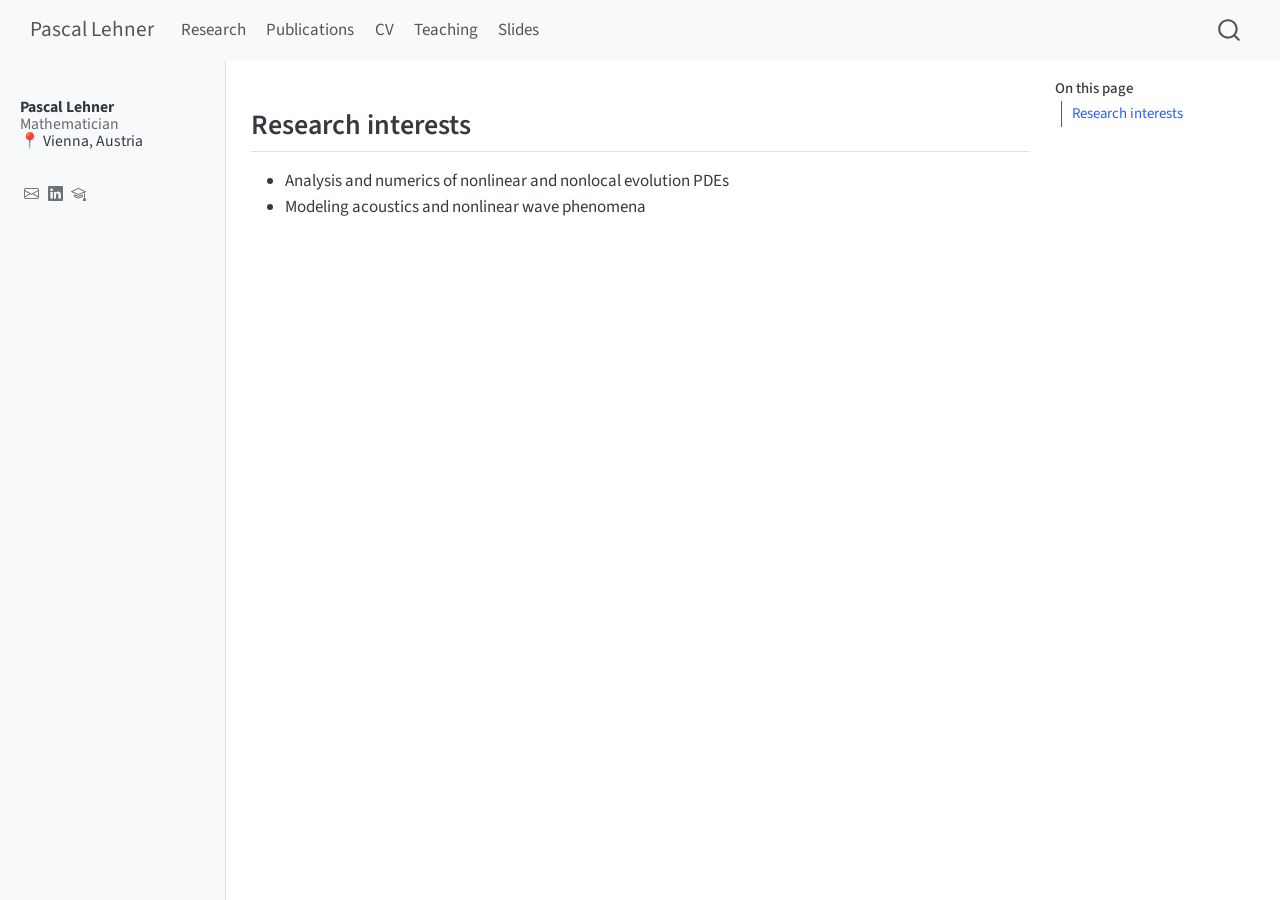
==== commit fb9fb942: "Built site for gh-pages" ====
--- a/index.html
+++ b/index.html
@@ -88,10 +88,6 @@
           <div class="collapse navbar-collapse" id="navbarCollapse">
             <ul class="navbar-nav navbar-nav-scroll me-auto">
   <li class="nav-item">
-    <a class="nav-link active" href="./index.html" aria-current="page"> 
-<span class="menu-text">Home</span></a>
-  </li>  
-  <li class="nav-item">
     <a class="nav-link" href="./research.html"> 
 <span class="menu-text">Research</span></a>
   </li>  
@@ -132,16 +128,11 @@
 <div id="quarto-content" class="quarto-container page-columns page-rows-contents page-layout-article page-navbar">
 <!-- sidebar -->
   <nav id="quarto-sidebar" class="sidebar collapse collapse-horizontal quarto-sidebar-collapse-item sidebar-navigation docked overflow-auto">
-    <div class="pt-lg-2 mt-2 text-left sidebar-header">
-      <a href="./index.html" class="sidebar-logo-link">
-      <img src="./images/profile.jpg" alt="" class="sidebar-logo py-0 d-lg-inline d-none">
-      </a>
-      <div class="sidebar-tools-main tools-wide">
+        <div class="sidebar-tools-main tools-wide">
     <a href="mailto:YOUR-EMAIL" title="" class="quarto-navigation-tool px-1" aria-label="Email"><i class="bi bi-envelope"></i></a>
     <a href="https://www.linkedin.com/in/YOUR-LINKEDIN/" title="" class="quarto-navigation-tool px-1" aria-label="LinkedIn"><i class="bi bi-linkedin"></i></a>
     <a href="https://scholar.google.com/" title="" class="quarto-navigation-tool px-1" aria-label="Google Scholar"><i class="bi bi-mortarboard"></i></a>
 </div>
-      </div>
     <div class="sidebar-menu-container"> 
     <ul class="list-unstyled mt-1">
         <li class="sidebar-item">
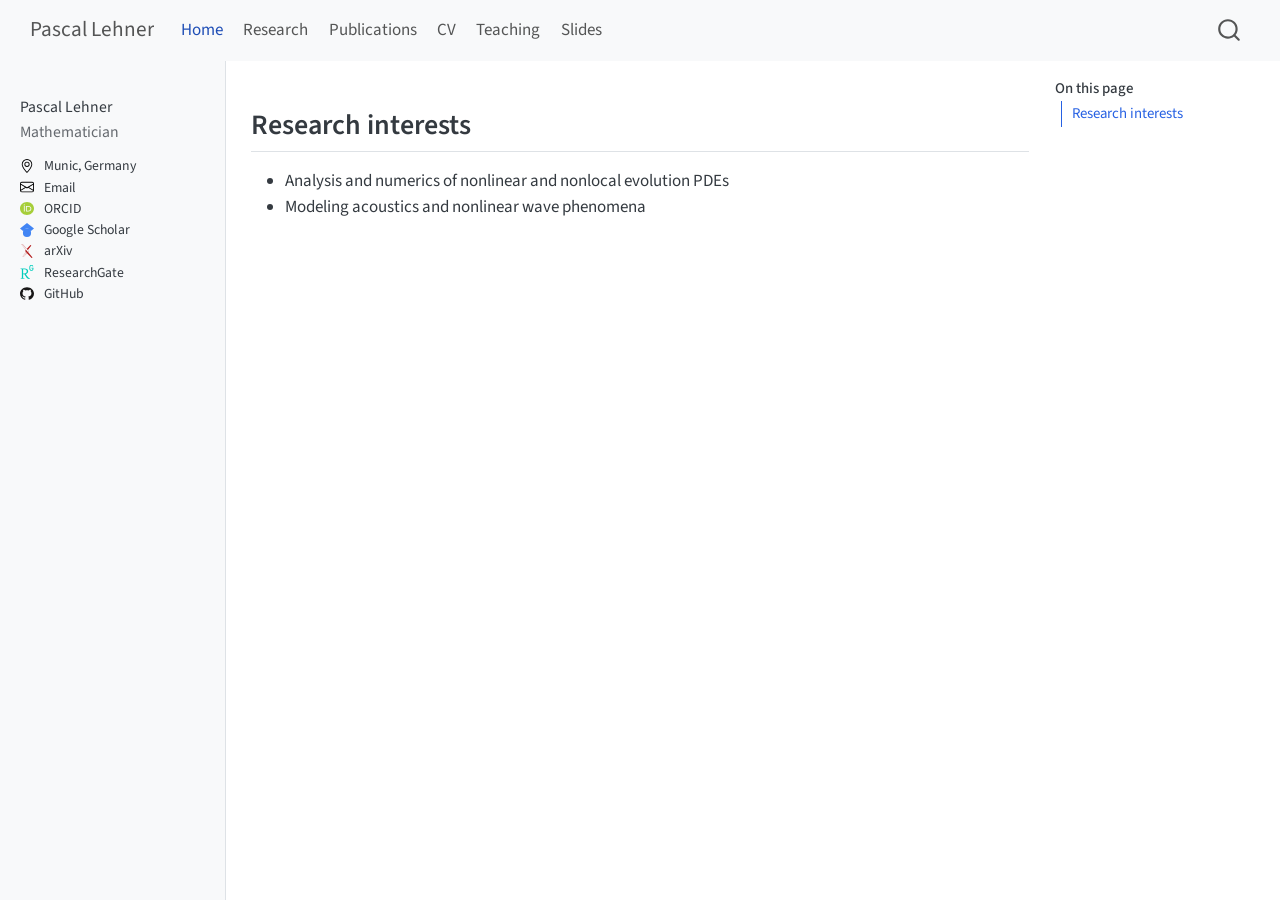
==== commit c572ff03: "Built site for gh-pages" ====
--- a/index.html
+++ b/index.html
@@ -88,6 +88,10 @@
           <div class="collapse navbar-collapse" id="navbarCollapse">
             <ul class="navbar-nav navbar-nav-scroll me-auto">
   <li class="nav-item">
+    <a class="nav-link active" href="./index.html" aria-current="page"> 
+<span class="menu-text">Home</span></a>
+  </li>  
+  <li class="nav-item">
     <a class="nav-link" href="./research.html"> 
 <span class="menu-text">Research</span></a>
   </li>  
@@ -128,19 +132,41 @@
 <div id="quarto-content" class="quarto-container page-columns page-rows-contents page-layout-article page-navbar">
 <!-- sidebar -->
   <nav id="quarto-sidebar" class="sidebar collapse collapse-horizontal quarto-sidebar-collapse-item sidebar-navigation docked overflow-auto">
-        <div class="sidebar-tools-main tools-wide">
-    <a href="mailto:YOUR-EMAIL" title="" class="quarto-navigation-tool px-1" aria-label="Email"><i class="bi bi-envelope"></i></a>
-    <a href="https://www.linkedin.com/in/YOUR-LINKEDIN/" title="" class="quarto-navigation-tool px-1" aria-label="LinkedIn"><i class="bi bi-linkedin"></i></a>
-    <a href="https://scholar.google.com/" title="" class="quarto-navigation-tool px-1" aria-label="Google Scholar"><i class="bi bi-mortarboard"></i></a>
-</div>
     <div class="sidebar-menu-container"> 
     <ul class="list-unstyled mt-1">
         <li class="sidebar-item">
- <span class="menu-text"><div>
-  <div class="fw-bold">Pascal Lehner</div>
-  <div class="text-muted">Mathematician</div>
-  <div>📍 Vienna, Austria</div>
-</div>
+ <span class="menu-text"><div class="mb-2">Pascal Lehner</div>
+<div class="text-muted mb-3">Mathematician</div>
+<ul class="list-unstyled small">
+  <li class="mb-1">
+    <img src="icons/geo-alt.svg" alt="Location" style="width:1em;height:1em;margin-right:.5em;vertical-align:-0.18em;">
+    Munic, Germany
+  </li>
+  <li class="mb-1">
+    <img src="icons/envelope.svg" alt="Email" style="width:1em;height:1em;margin-right:.5em;vertical-align:-0.18em;">
+    <a href="mailto:YOUR-EMAIL">Email</a>
+  </li>
+  <li class="mb-1">
+    <img src="icons/ORCID.svg" alt="ORCID" style="width:1em;height:1em;margin-right:.5em;vertical-align:-0.18em;">
+    <a href="https://orcid.org/0009-0009-3088-8286">ORCID</a>
+  </li>
+  <li class="mb-1">
+    <img src="icons/GoogleScholar.svg" alt="Google Scholar" style="width:1em;height:1em;margin-right:.5em;vertical-align:-0.18em;">
+    <a href="https://scholar.google.com/citations?user=YOUR-ID">Google Scholar</a>
+  </li>
+  <li class="mb-1">
+    <img src="icons/arXiv.svg" alt="arXiv" style="width:1em;height:1em;margin-right:.5em;vertical-align:-0.18em;">
+    <a href="https://arxiv.org/search/math?searchtype=author&amp;query=Lehner%2C+P">arXiv</a>
+  </li>
+  <li class="mb-1">
+    <img src="icons/ResearchGate.svg" alt="ResearchGate" style="width:1em;height:1em;margin-right:.5em;vertical-align:-0.18em;">
+    <a href="https://www.researchgate.net/profile/Pascal-Lehner-2">ResearchGate</a>
+  </li>
+  <li class="mb-1">
+    <img src="icons/GitHub.svg" alt="GitHub" style="width:1em;height:1em;margin-right:.5em;vertical-align:-0.18em;">
+    <a href="https://github.com/pascal-lehner">GitHub</a>
+  </li>
+</ul>
 </span>
   </li>
     </ul>
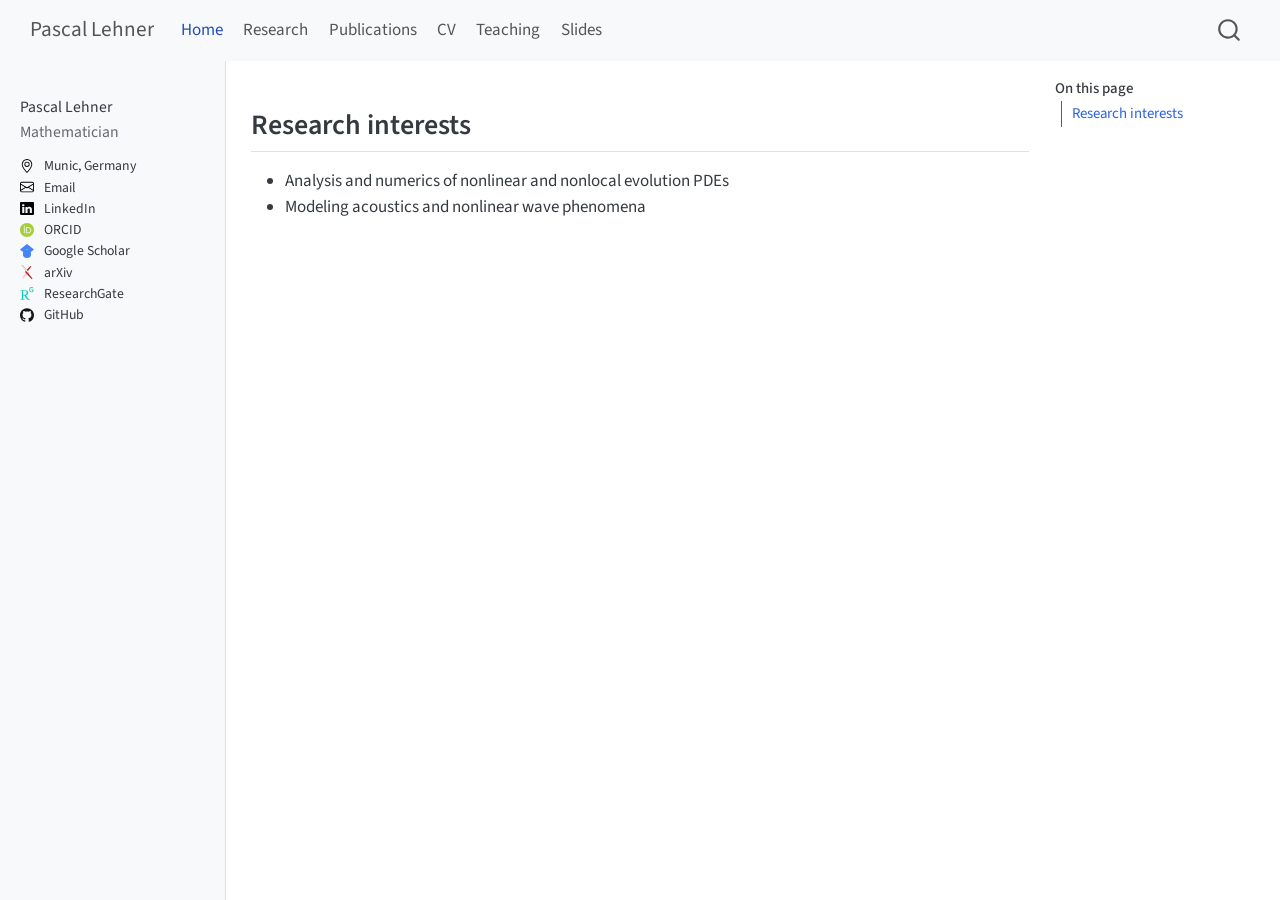
==== commit 1067d2dd: "Built site for gh-pages" ====
--- a/index.html
+++ b/index.html
@@ -147,6 +147,10 @@
     <a href="mailto:YOUR-EMAIL">Email</a>
   </li>
   <li class="mb-1">
+    <img src="icons/linkedin.svg" alt="LinkedIn" style="width:1em;height:1em;margin-right:.5em;vertical-align:-0.18em;">
+    <a href="hhttps://www.linkedin.com/in/pascal-lehner-490385423/">LinkedIn</a>
+  </li>
+  <li class="mb-1">
     <img src="icons/ORCID.svg" alt="ORCID" style="width:1em;height:1em;margin-right:.5em;vertical-align:-0.18em;">
     <a href="https://orcid.org/0009-0009-3088-8286">ORCID</a>
   </li>
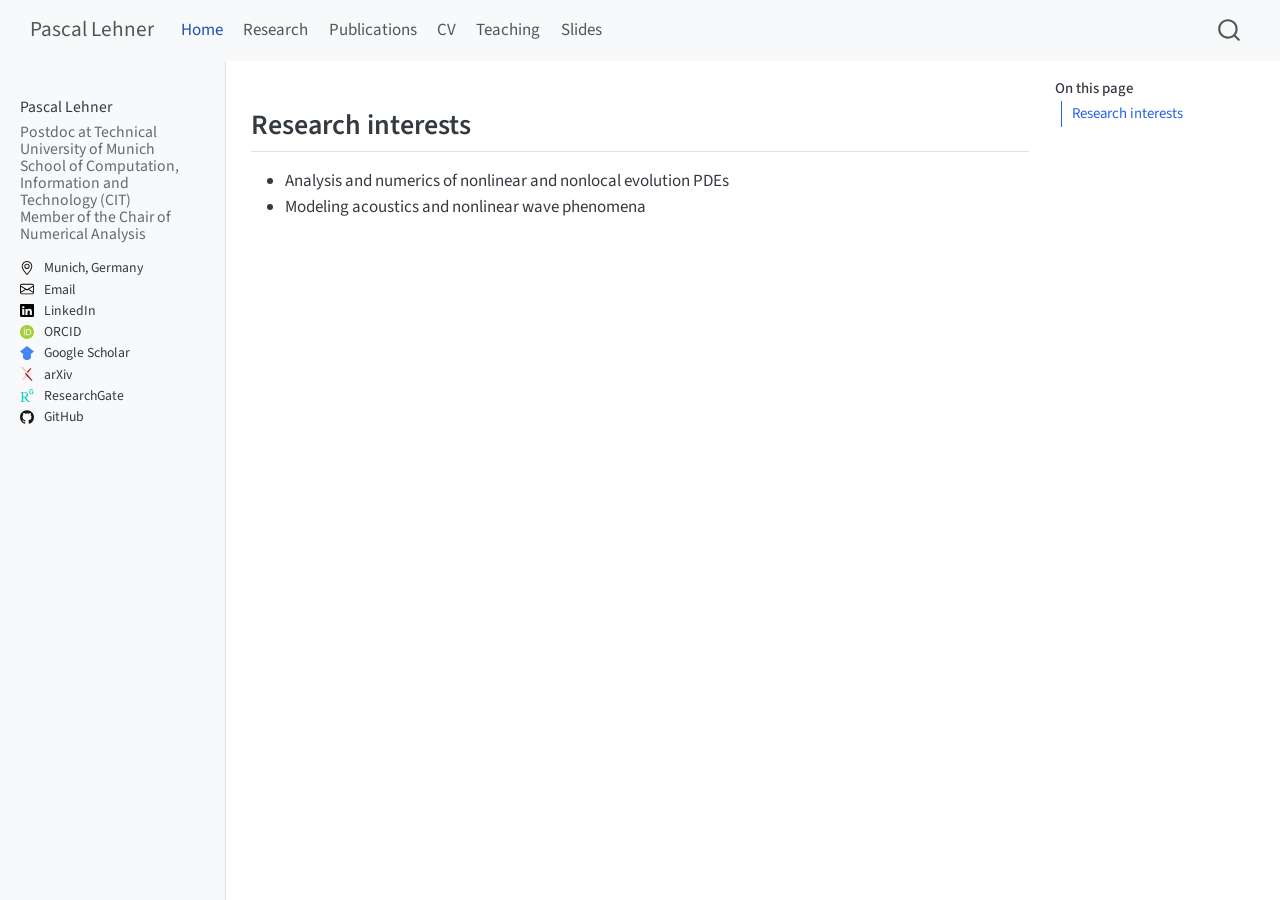
==== commit 553b93ca: "Built site for gh-pages" ====
--- a/index.html
+++ b/index.html
@@ -38,7 +38,7 @@
 <link href="site_libs/quarto-html/quarto-syntax-highlighting-e26003cea8cd680ca0c55a263523d882.css" rel="stylesheet" id="quarto-text-highlighting-styles">
 <script src="site_libs/bootstrap/bootstrap.min.js"></script>
 <link href="site_libs/bootstrap/bootstrap-icons.css" rel="stylesheet">
-<link href="site_libs/bootstrap/bootstrap-6e7427179f92daac7f48bbd6410beea4.min.css" rel="stylesheet" append-hash="true" id="quarto-bootstrap" data-mode="light">
+<link href="site_libs/bootstrap/bootstrap-9a351975a7460a6d6465111bc3b0ab34.min.css" rel="stylesheet" append-hash="true" id="quarto-bootstrap" data-mode="light">
 <script id="quarto-search-options" type="application/json">{
   "location": "navbar",
   "copy-button": false,
@@ -136,19 +136,28 @@
     <ul class="list-unstyled mt-1">
         <li class="sidebar-item">
  <span class="menu-text"><div class="mb-2">Pascal Lehner</div>
-<div class="text-muted mb-3">Mathematician</div>
+<div class="text-muted mb-3">
+  Postdoc at
+  <a href="https://www.tum.de/" target="_blank">Technical University of Munich</a><br>
+  <a href="https://www.cit.tum.de/" target="_blank">School of Computation, Information and Technology (CIT)</a><br>
+  Member of the
+  <a href="https://www.math.cit.tum.de/en/math/research/numerical-analysis/" target="_blank">
+    Chair of Numerical Analysis
+  </a>
+</div>
 <ul class="list-unstyled small">
   <li class="mb-1">
     <img src="icons/geo-alt.svg" alt="Location" style="width:1em;height:1em;margin-right:.5em;vertical-align:-0.18em;">
-    Munic, Germany
+    <a href="https://www.google.com/maps/place/M%C3%BCnchen,+Deutschland/">Munich, Germany</a>
   </li>
   <li class="mb-1">
     <img src="icons/envelope.svg" alt="Email" style="width:1em;height:1em;margin-right:.5em;vertical-align:-0.18em;">
-    <a href="mailto:YOUR-EMAIL">Email</a>
-  </li>
+    <a href="#" id="email">Email</a>
+  </li>
+  
   <li class="mb-1">
     <img src="icons/linkedin.svg" alt="LinkedIn" style="width:1em;height:1em;margin-right:.5em;vertical-align:-0.18em;">
-    <a href="hhttps://www.linkedin.com/in/pascal-lehner-490385423/">LinkedIn</a>
+    <a href="https://www.linkedin.com/in/pascal-lehner-490385423/">LinkedIn</a>
   </li>
   <li class="mb-1">
     <img src="icons/ORCID.svg" alt="ORCID" style="width:1em;height:1em;margin-right:.5em;vertical-align:-0.18em;">
